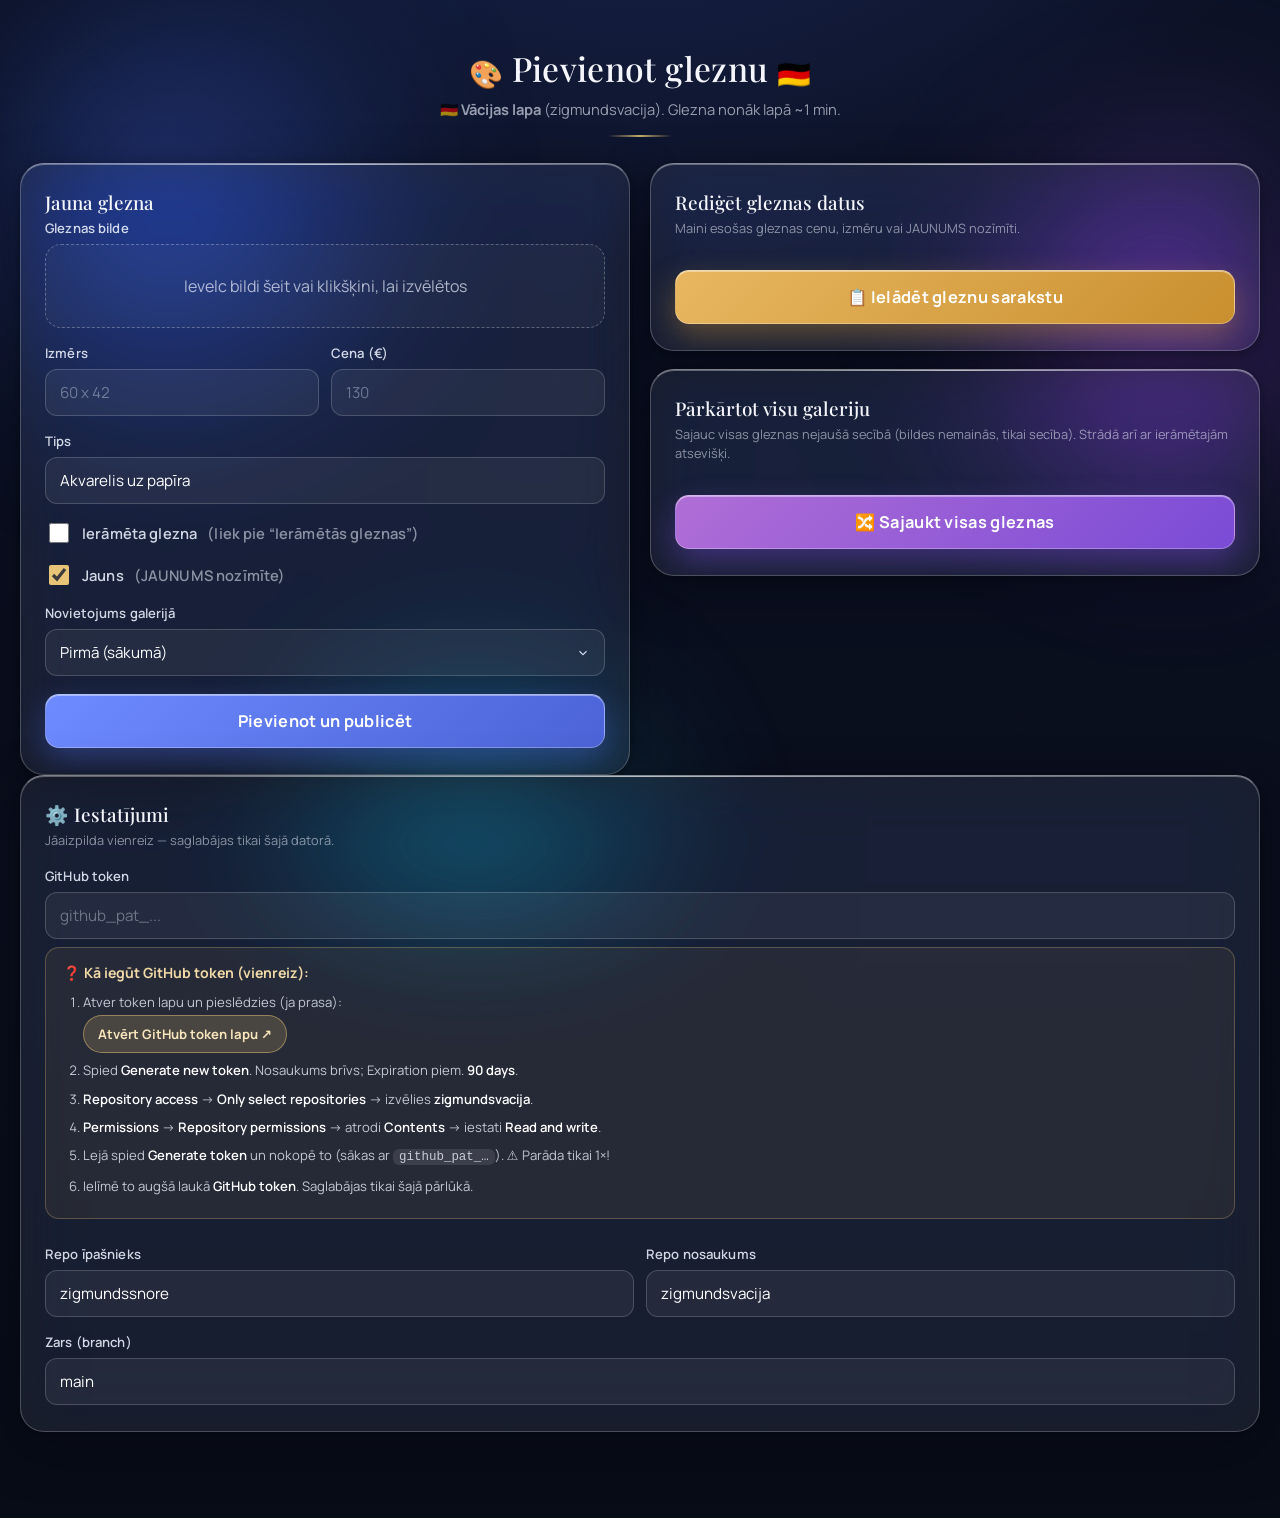
==== pievienot-de-m4k9x2.html @ f0734cca "Pievienot atsevišķu "Pievienot gleznu" rīku Vācijas lapai Atsevišķas localStorage atslēgas (agv_), r" ====
<!DOCTYPE html>
<html lang="lv">
<head>
<meta charset="UTF-8">
<meta name="viewport" content="width=device-width, initial-scale=1.0">
<meta name="robots" content="noindex, nofollow">
<title>Pievienot gleznu 🇩🇪 — zigmundsvacija</title>
<link rel="icon" type="image/svg+xml" href="data:image/svg+xml,%3Csvg xmlns='http://www.w3.org/2000/svg' viewBox='0 0 32 32'%3E%3Crect width='32' height='32' rx='8' fill='%23c0392b'/%3E%3Cpath d='M16 8.5v15M8.5 16h15' stroke='%23ffffff' stroke-width='3.4' stroke-linecap='round'/%3E%3C/svg%3E">
<link rel="preconnect" href="https://fonts.googleapis.com">
<link rel="preconnect" href="https://fonts.gstatic.com" crossorigin>
<link href="https://fonts.googleapis.com/css2?family=Playfair+Display:ital,wght@0,400..700;1,400..600&family=Manrope:wght@300..700&display=swap" rel="stylesheet">
<style>
    :root {
        --glass-bg:         rgba(255,255,255,0.07);
        --glass-bg-heavy:   rgba(255,255,255,0.12);
        --glass-border:     rgba(255,255,255,0.22);
        --glass-border-top: rgba(255,255,255,0.45);
        --glass-blur:       blur(26px) saturate(170%);
        --shadow: 0 16px 48px rgba(3,6,16,0.50),
                  0 2px 10px rgba(3,6,16,0.30),
                  inset 0 1px 0 rgba(255,255,255,0.32);
        --text:  #f4f6fb;
        --dim:   rgba(235,240,252,0.62);
        --gold:  #e8c477;
        --radius: 24px;
        --font-display: 'Playfair Display', Georgia, serif;
        --font-body: 'Manrope', 'Segoe UI', system-ui, sans-serif;
    }
    * { box-sizing: border-box; }

    body {
        margin: 0; min-height: 100vh; padding: 46px 16px 70px;
        font-family: var(--font-body); color: var(--text);
        background:
            radial-gradient(900px 600px at 50% -10%, rgba(60,90,200,0.22), transparent 70%),
            linear-gradient(180deg, #0c1226 0%, #0a0f1e 45%, #080c17 100%);
        position: relative; overflow-x: hidden;
        -webkit-font-smoothing: antialiased;
    }

    /* ── Aurora fons (kā galvenajā lapā) ── */
    .aurora { position: fixed; inset: 0; z-index: -2; overflow: hidden; filter: blur(70px); opacity: 0.5; pointer-events: none; }
    .aurora span { position: absolute; display: block; border-radius: 50%; mix-blend-mode: screen; animation: floatBlob 22s ease-in-out infinite; }
    .aurora span:nth-child(1) { width: 46vw; height: 46vw; left: -10vw; top: -8vw; background: radial-gradient(circle, #3a5bd0, transparent 68%); }
    .aurora span:nth-child(2) { width: 40vw; height: 40vw; right: -12vw; top: 8vh; background: radial-gradient(circle, #9248d6, transparent 68%); animation-delay: -7s; }
    .aurora span:nth-child(3) { width: 38vw; height: 38vw; left: 18vw; bottom: -16vw; background: radial-gradient(circle, #2ba6bf, transparent 68%); animation-delay: -14s; }
    @keyframes floatBlob { 0%,100% { transform: translate(0,0) scale(1); } 50% { transform: translate(4vw,3vh) scale(1.12); } }

    .wrap { max-width: 1240px; margin: 0 auto; position: relative; z-index: 1; }

    /* ── Desktop 2-kolonnu izkārtojums (izmanto visu platekrānu) ── */
    .grid { display: grid; grid-template-columns: 1fr 1fr; gap: 20px; align-items: start; }
    .grid-col { min-width: 0; }
    .grid-col > .card:last-child { margin-bottom: 0; }
    @media (max-width: 900px) {
        .grid { grid-template-columns: 1fr; gap: 0; }
        .grid-col > .card:last-child { margin-bottom: 18px; }
    }

    .head { text-align: center; margin-bottom: 26px; }
    h1 {
        font-family: var(--font-display); font-weight: 500;
        font-size: 2.1rem; margin: 0 0 8px; letter-spacing: 0.01em;
    }
    h1 .em { font-size: 1.7rem; vertical-align: -2px; }
    .head .sub { color: var(--dim); font-size: 0.92rem; margin: 0; }
    .head::after {
        content: ''; display: block; width: 64px; height: 2px; margin: 16px auto 0;
        border-radius: 2px;
        background: linear-gradient(90deg, transparent, var(--gold), transparent);
        opacity: 0.85;
    }

    .card {
        background: var(--glass-bg);
        backdrop-filter: var(--glass-blur); -webkit-backdrop-filter: var(--glass-blur);
        border: 1px solid var(--glass-border); border-top-color: var(--glass-border-top);
        box-shadow: var(--shadow); border-radius: var(--radius);
        padding: 26px 24px; margin-bottom: 18px; position: relative; overflow: hidden;
    }
    .card::before {
        content: ''; position: absolute; top: 0; left: 10%; right: 10%; height: 1px;
        background: linear-gradient(to right, transparent, rgba(255,255,255,0.55), transparent);
    }
    .card-title {
        font-family: var(--font-display); font-size: 1.18rem; font-weight: 500;
        margin: 0 0 4px;
    }

    label { display: block; font-size: 0.82rem; font-weight: 600; margin: 16px 0 7px; color: rgba(235,240,252,0.88); letter-spacing: 0.01em; }
    label.tight { margin-top: 0; }

    input[type=text], input[type=number], input[type=password], select {
        width: 100%; padding: 12px 14px; border-radius: 12px;
        border: 1px solid rgba(255,255,255,0.18); background: rgba(255,255,255,0.06);
        color: #fff; font-size: 0.95rem; font-family: inherit;
        transition: border-color 0.2s, background 0.2s, box-shadow 0.2s;
    }
    input::placeholder { color: rgba(235,240,252,0.38); }
    input:focus, select:focus {
        outline: none; border-color: rgba(232,196,119,0.7);
        background: rgba(255,255,255,0.10);
        box-shadow: 0 0 0 3px rgba(232,196,119,0.15);
    }
    select { appearance: none; -webkit-appearance: none; cursor: pointer;
        background-image: url("data:image/svg+xml,%3Csvg xmlns='http://www.w3.org/2000/svg' width='14' height='14' viewBox='0 0 24 24' fill='none' stroke='%23cdd6ee' stroke-width='2'%3E%3Cpath d='M6 9l6 6 6-6'/%3E%3C/svg%3E");
        background-repeat: no-repeat; background-position: right 14px center; padding-right: 38px;
    }
    select option { background: #121829; color: #fff; }

    .row { display: flex; gap: 12px; }
    .row > div { flex: 1; }

    .check { display: flex; align-items: center; gap: 10px; margin-top: 16px; cursor: pointer; font-weight: 600; font-size: 0.92rem; }
    .check input { width: 20px; height: 20px; accent-color: var(--gold); flex: none; }

    .drop {
        border: 1.5px dashed rgba(255,255,255,0.28); border-radius: 16px; padding: 30px 16px;
        text-align: center; cursor: pointer; transition: background 0.2s, border-color 0.2s;
        color: rgba(235,240,252,0.7); background: rgba(255,255,255,0.03);
    }
    .drop:hover, .drop.over { background: rgba(232,196,119,0.08); border-color: rgba(232,196,119,0.7); color: #fff; }
    .drop img { max-width: 100%; max-height: 260px; border-radius: 12px; margin-top: 14px; display: none; box-shadow: 0 10px 30px rgba(0,0,0,0.4); }

    .btn {
        width: 100%; padding: 15px; border-radius: 14px; cursor: pointer;
        color: #fff; font-family: var(--font-body); font-size: 1.02rem; font-weight: 700;
        letter-spacing: 0.02em; margin-top: 18px;
        border: 1px solid rgba(255,255,255,0.28); border-top-color: rgba(255,255,255,0.5);
        background: linear-gradient(135deg, #6e8bff, #4b63d6);
        box-shadow: 0 12px 30px rgba(75,99,214,0.4), inset 0 1px 0 rgba(255,255,255,0.4);
        transition: transform 0.15s, box-shadow 0.2s, opacity 0.2s;
    }
    .btn:hover { transform: translateY(-2px); box-shadow: 0 16px 38px rgba(75,99,214,0.5), inset 0 1px 0 rgba(255,255,255,0.45); }
    .btn:active { transform: translateY(0); }
    .btn:disabled { opacity: 0.5; cursor: not-allowed; transform: none; box-shadow: none; }
    .btn.violet {
        background: linear-gradient(135deg, #b06ed6, #7a4bd6);
        box-shadow: 0 12px 30px rgba(122,75,214,0.4), inset 0 1px 0 rgba(255,255,255,0.4);
    }
    .btn.violet:hover { box-shadow: 0 16px 38px rgba(122,75,214,0.5), inset 0 1px 0 rgba(255,255,255,0.45); }
    .btn.danger {
        background: linear-gradient(135deg, #e0596a, #c0392b);
        box-shadow: 0 12px 30px rgba(192,57,43,0.4), inset 0 1px 0 rgba(255,255,255,0.4);
        margin-top: 10px;
    }
    .btn.danger:hover { box-shadow: 0 16px 38px rgba(192,57,43,0.5), inset 0 1px 0 rgba(255,255,255,0.45); }

    .small { font-size: 0.8rem; color: rgba(235,240,252,0.55); margin-top: 8px; line-height: 1.55; }
    .small a, .small b { color: #f0d9a6; }

    details.card summary {
        cursor: pointer; font-weight: 700; color: rgba(235,240,252,0.9);
        font-size: 0.95rem; list-style: none; display: flex; align-items: center; gap: 8px;
    }
    details.card summary::-webkit-details-marker { display: none; }
    details.card summary::after { content: '⌄'; margin-left: auto; font-size: 1.1rem; opacity: 0.6; transition: transform 0.2s; }
    details.card[open] summary::after { transform: rotate(180deg); }

    #log, #log2 {
        margin-top: 16px; font-family: ui-monospace, 'Cascadia Code', monospace; font-size: 0.82rem;
        white-space: pre-wrap; line-height: 1.65; max-height: 260px; overflow-y: auto;
    }
    #log:empty, #log2:empty { margin-top: 0; }
    .ok { color: #6fe7ac; } .err { color: #ff8a98; } .muted { color: rgba(235,240,252,0.55); }
    .pill { display:inline-block; background:rgba(232,196,119,0.16); border:1px solid rgba(232,196,119,0.4); color:#f0d9a6; padding:2px 10px; border-radius:100px; font-size:0.75rem; }

    .edit-head { display: flex; align-items: center; gap: 12px; margin: 16px 0 4px; }
    .edit-preview { width: 60px; height: 60px; object-fit: cover; border-radius: 10px; border: 1px solid rgba(255,255,255,0.2); display: none; background: rgba(255,255,255,0.05); flex: none; }
    select:disabled { opacity: 0.5; cursor: not-allowed; }
    .edit-bar { display: none; margin-top: 14px; height: 9px; border-radius: 999px; background: rgba(255,255,255,0.09); overflow: hidden; border: 1px solid rgba(255,255,255,0.12); }
    .edit-bar-fill { height: 100%; width: 0; border-radius: 999px; background: linear-gradient(90deg, #e8b760, #c98f2f); box-shadow: 0 0 12px rgba(232,183,96,0.55); }

    /* ── Token instrukciju bloks ── */
    .help-box { margin: 8px 0 10px; padding: 15px 17px; border-radius: 14px; background: rgba(232,196,119,0.07); border: 1px solid rgba(232,196,119,0.28); }
    .help-title { margin: 0 0 9px; font-weight: 700; font-size: 0.88rem; color: #f0d9a6; }
    .help-steps { margin: 0; padding-left: 20px; font-size: 0.82rem; line-height: 1.7; color: rgba(235,240,252,0.80); }
    .help-steps li { margin-bottom: 6px; }
    .help-steps b { color: #fff; font-weight: 600; }
    .help-steps code { background: rgba(255,255,255,0.1); padding: 1px 6px; border-radius: 6px; font-size: 0.78rem; }
    .help-link { display: inline-block; margin-top: 2px; padding: 7px 14px; border-radius: 999px; background: rgba(232,196,119,0.18); border: 1px solid rgba(232,196,119,0.5); color: #f6e4bb; font-weight: 700; text-decoration: none; transition: background 0.2s; }
    .help-link:hover { background: rgba(232,196,119,0.3); }

    @media (max-width: 480px) {
        h1 { font-size: 1.75rem; }
        .card { padding: 22px 18px; }
        .row { flex-direction: column; gap: 0; }
    }
</style>
</head>
<body>
<div class="aurora" aria-hidden="true"><span></span><span></span><span></span></div>

<div class="wrap">
    <div class="head">
        <h1><span class="em">🎨</span> Pievienot gleznu <span class="em">🇩🇪</span></h1>
        <p class="sub">🇩🇪 <b>Vācijas lapa</b> (zigmundsvacija). Glezna nonāk lapā ~1 min.</p>
    </div>

    <div class="grid">
    <div class="grid-col">

    <div class="card">
        <p class="card-title">Jauna glezna</p>
        <label class="tight">Gleznas bilde</label>
        <div class="drop" id="drop">
            <span id="dropText">Ievelc bildi šeit vai klikšķini, lai izvēlētos</span>
            <img id="preview" alt="">
        </div>
        <input type="file" id="file" accept="image/*" style="display:none">

        <div class="row">
            <div><label>Izmērs</label><input type="text" id="size" placeholder="60 x 42"></div>
            <div><label>Cena (€)</label><input type="number" id="price" placeholder="130"></div>
        </div>

        <label>Tips</label>
        <input type="text" id="type" list="types" value="Akvarelis uz papīra">
        <datalist id="types">
            <option value="Akvarelis uz papīra">
            <option value="Eļļa uz audekla">
            <option value="Akrils uz audekla">
            <option value="Guaša uz papīra">
        </datalist>

        <label class="check"><input type="checkbox" id="framed"> Ierāmēta glezna <span class="muted">(liek pie “Ierāmētās gleznas”)</span></label>
        <label class="check"><input type="checkbox" id="isnew" checked> Jauns <span class="muted">(JAUNUMS nozīmīte)</span></label>

        <label>Novietojums galerijā</label>
        <select id="placement">
            <option value="first">Pirmā (sākumā)</option>
            <option value="random">Nejauša vieta</option>
        </select>

        <button class="btn" id="go">Pievienot un publicēt</button>
        <div id="log"></div>
    </div>

    </div>
    <div class="grid-col">

    <div class="card">
        <p class="card-title">Rediģēt gleznas datus</p>
        <p class="small" style="margin-top:0">Maini esošas gleznas cenu, izmēru vai JAUNUMS nozīmīti.</p>
        <button class="btn" id="editLoad" style="background:linear-gradient(135deg,#e8b760,#c98f2f); box-shadow:0 12px 30px rgba(201,143,47,0.4), inset 0 1px 0 rgba(255,255,255,0.4)">📋 Ielādēt gleznu sarakstu</button>
        <div class="edit-bar" id="editBar"><div class="edit-bar-fill" id="editBarFill"></div></div>

        <div id="editPick" style="display:none">
            <label>🖼️ Gleznas bez rāmja</label>
            <select id="editSelectBez"></select>
            <label>🪟 Ierāmētās gleznas</label>
            <select id="editSelectRam"></select>

            <div id="editFields" style="display:none">
                <div class="edit-head">
                    <img id="editPreview" class="edit-preview" alt="">
                    <span id="editNum" class="pill"></span>
                </div>
                <div class="row">
                    <div><label>Izmērs</label><input type="text" id="editSize" placeholder="60 x 42 cm"></div>
                    <div><label>Cena (€)</label><input type="number" id="editPrice" placeholder="130"></div>
                </div>
                <label class="check"><input type="checkbox" id="editNew"> JAUNUMS nozīmīte <span class="muted">(rāda “JAUNUMS”)</span></label>
                <button class="btn" id="editSave">💾 Saglabāt izmaiņas</button>
                <button class="btn danger" id="editDelete">🗑️ Dzēst gleznu</button>
            </div>
        </div>
        <div id="editLog"></div>
    </div>

    <div class="card">
        <p class="card-title">Pārkārtot visu galeriju</p>
        <p class="small" style="margin-top:0">Sajauc visas gleznas nejaušā secībā (bildes nemainās, tikai secība). Strādā arī ar ierāmētajām atsevišķi.</p>
        <button class="btn violet" id="shuffle">🔀 Sajaukt visas gleznas</button>
        <div id="log2"></div>
    </div>

    </div>
    </div>

    <div class="card" id="settings">
        <p class="card-title">⚙️ Iestatījumi</p>
        <p class="small" style="margin-top:0">Jāaizpilda vienreiz — saglabājas tikai šajā datorā.</p>
        <label>GitHub token</label>
        <input type="password" id="token" placeholder="github_pat_...">
        <div class="help-box">
            <p class="help-title">❓ Kā iegūt GitHub token (vienreiz):</p>
            <ol class="help-steps">
                <li>Atver token lapu un pieslēdzies (ja prasa):<br><a class="help-link" href="https://github.com/settings/tokens?type=beta" target="_blank" rel="noopener">Atvērt GitHub token lapu ↗</a></li>
                <li>Spied <b>Generate new token</b>. Nosaukums brīvs; Expiration piem. <b>90 days</b>.</li>
                <li><b>Repository access</b> → <b>Only select repositories</b> → izvēlies <b>zigmundsvacija</b>.</li>
                <li><b>Permissions</b> → <b>Repository permissions</b> → atrodi <b>Contents</b> → iestati <b>Read and write</b>.</li>
                <li>Lejā spied <b>Generate token</b> un nokopē to (sākas ar <code>github_pat_…</code>). ⚠️ Parāda tikai 1×!</li>
                <li>Ielīmē to augšā laukā <b>GitHub token</b>. Saglabājas tikai šajā pārlūkā.</li>
            </ol>
        </div>
        <div class="row">
            <div><label>Repo īpašnieks</label><input type="text" id="owner" value="zigmundssnore"></div>
            <div><label>Repo nosaukums</label><input type="text" id="repo" value="zigmundsvacija"></div>
        </div>
        <label>Zars (branch)</label>
        <input type="text" id="branch" value="main">
    </div>
</div>

<script>
const $ = id => document.getElementById(id);
const logEl = $('log');
function log(msg, cls) { const s = document.createElement('span'); if (cls) s.className = cls; s.textContent = msg + '\n'; logEl.appendChild(s); logEl.scrollTop = logEl.scrollHeight; }

// saglabā iestatījumus
['token','owner','repo','branch'].forEach(id => {
    $(id).value = localStorage.getItem('agv_'+id) || $(id).value;
    $(id).addEventListener('input', () => localStorage.setItem('agv_'+id, $(id).value));
});

// bildes izvēle
let pickedFile = null;
const drop = $('drop'), preview = $('preview');
$('file').addEventListener('change', e => setFile(e.target.files[0]));
drop.addEventListener('click', () => $('file').click());
drop.addEventListener('dragover', e => { e.preventDefault(); drop.classList.add('over'); });
drop.addEventListener('dragleave', () => drop.classList.remove('over'));
drop.addEventListener('drop', e => { e.preventDefault(); drop.classList.remove('over'); if (e.dataTransfer.files[0]) setFile(e.dataTransfer.files[0]); });
function setFile(f) {
    if (!f || !f.type.startsWith('image/')) { log('Tas nav attēls.', 'err'); return; }
    pickedFile = f;
    preview.src = URL.createObjectURL(f); preview.style.display = 'block';
    $('dropText').textContent = f.name;
}

// attēla mainīšana ar canvas (ievēro EXIF orientāciju)
async function resize(file, maxW, mime, quality) {
    const bmp = await createImageBitmap(file, { imageOrientation: 'from-image' });
    const scale = Math.min(1, maxW / Math.max(bmp.width, bmp.height));
    const w = Math.round(bmp.width * scale), h = Math.round(bmp.height * scale);
    const c = document.createElement('canvas'); c.width = w; c.height = h;
    c.getContext('2d').drawImage(bmp, 0, 0, w, h);
    const blob = await new Promise(r => c.toBlob(r, mime, quality));
    const b64 = await new Promise(r => { const fr = new FileReader(); fr.onload = () => r(fr.result.split(',')[1]); fr.readAsDataURL(blob); });
    return { b64, kb: Math.round(blob.size/1024) };
}

// GitHub API
function api(path, opts={}) {
    return fetch('https://api.github.com/repos/'+$('owner').value+'/'+$('repo').value+path, {
        ...opts,
        headers: { 'Authorization': 'Bearer '+$('token').value.trim(), 'Accept': 'application/vnd.github+json', ...(opts.headers||{}) }
    });
}
async function putFile(path, b64, message, sha) {
    const body = { message, content: b64, branch: $('branch').value };
    if (sha) body.sha = sha;
    const r = await api('/contents/'+encodeURIComponent(path).replace(/%2F/g,'/'), { method:'PUT', body: JSON.stringify(body) });
    if (!r.ok) throw new Error(path + ' → ' + r.status + ' ' + (await r.text()).slice(0,200));
    return r.json();
}
async function getFile(path) {
    const r = await api('/contents/'+encodeURIComponent(path).replace(/%2F/g,'/')+'?ref='+$('branch').value);
    if (!r.ok) throw new Error('GET '+path+' → '+r.status);
    return r.json();
}
const utf8ToB64 = s => btoa(unescape(encodeURIComponent(s)));
const b64ToUtf8 = s => decodeURIComponent(escape(atob(s.replace(/\n/g,''))));

// atrod DZĪVOS gallery-item (ne komentāros) — atgriež match objektus ar .index
function liveItems(h) {
    const cr = [...h.matchAll(/<!--[\s\S]*?-->/g)].map(m => [m.index, m.index + m[0].length]);
    const inC = i => cr.some(([a, b]) => i >= a && i < b);
    return [...h.matchAll(/<div class="gallery-item"[\s\S]*?<\/div>\s*<\/div>/g)].filter(m => !inC(m.index));
}
function shuffleArr(a) { a = a.slice(); for (let i = a.length - 1; i > 0; i--) { const j = Math.floor(Math.random()*(i+1)); [a[i],a[j]]=[a[j],a[i]]; } return a; }

$('go').addEventListener('click', async () => {
    logEl.innerHTML = '';
    const token = $('token').value.trim();
    const size = $('size').value.trim();
    const price = $('price').value.trim();
    const type = $('type').value.trim();
    const framed = $('framed').checked;
    const isnew = $('isnew').checked;
    if (!token) return log('⚠️ Ievadi GitHub token (Iestatījumi).', 'err');
    if (!pickedFile) return log('⚠️ Izvēlies bildi.', 'err');
    if (!size || !price) return log('⚠️ Aizpildi izmēru un cenu.', 'err');

    $('go').disabled = true;
    try {
        const id = 'g' + Date.now().toString(36);
        log('Apstrādā bildi…', 'muted');
        const full  = await resize(pickedFile, 1600, 'image/webp', 0.82);
        const thumb = await resize(pickedFile, 500,  'image/webp', 0.78);
        const jpg   = await resize(pickedFile, 1600, 'image/jpeg', 0.85);
        log('  pilnā ' + full.kb + 'KB · sīktēls ' + thumb.kb + 'KB · jpg ' + jpg.kb + 'KB', 'muted');

        log('Augšupielādē bildes…', 'muted');
        await putFile('img/'+id+'.webp', full.b64, 'glezna '+id+' (pilnā)');
        await putFile('img/thumb-'+id+'.webp', thumb.b64, 'glezna '+id+' (sīktēls)');
        await putFile('img/'+id+'.jpg', jpg.b64, 'glezna '+id+' (jpg)');
        if (framed) await putFile('img/'+id+'nr2.webp', full.b64, 'glezna '+id+' (nr2)');

        log('Atjauno galeriju…', 'muted');
        const idx = await getFile('index.html');
        let html = b64ToUtf8(idx.content);
        const cat = framed ? 'ieramettas' : 'bez-ramja';
        const item =
'\n<div class="gallery-item" data-category="'+cat+'"'+(isnew?' data-new="true"':'')+'>\n'+
'<img loading="lazy" decoding="async" alt="Glezna" data-src="img/'+id+'.webp" src="img/thumb-'+id+'.webp"/>\n'+
'<div class="image-info">\n'+
'<p class="image-name">'+size+' cm</p>\n'+
'<p class="image-size">'+price+' €</p>\n'+
'<p class="image-name" style="font-size:0.8rem; color:rgba(255,255,255,0.45); margin-top:4px;">'+type+'</p>\n'+
'</div>\n</div>\n';
        const marker = '<div class="gallery-container">';
        const pos = html.indexOf(marker);
        if (pos < 0) throw new Error('Neatrada galerijas sākumu index.html');
        if ($('placement').value === 'random') {
            const live = liveItems(html);
            if (live.length) {
                const m = live[Math.floor(Math.random() * live.length)];
                html = html.slice(0, m.index) + item + html.slice(m.index);
                log('  novietojums: nejauša vieta', 'muted');
            } else {
                const at = pos + marker.length;
                html = html.slice(0, at) + item + html.slice(at);
            }
        } else {
            const at = pos + marker.length;
            html = html.slice(0, at) + item + html.slice(at);
            log('  novietojums: pirmā', 'muted');
        }
        await putFile('index.html', utf8ToB64(html), 'pievienota glezna '+id, idx.sha);

        log('✓ Gatavs! Glezna pievienota.', 'ok');
        log('Pēc ~1 min būs redzama: https://'+$('owner').value+'.github.io/'+$('repo').value+'/', 'ok');
        log('(Ja neredzi — atver privātajā cilnē, keša dēļ.)', 'muted');
        // notīra formu nākamajai
        pickedFile = null; preview.style.display='none'; $('dropText').textContent='Ievelc bildi šeit vai klikšķini';
        $('size').value=''; $('price').value='';
    } catch (e) {
        log('✗ Kļūda: ' + e.message, 'err');
        log('Pārbaudi token un interneta savienojumu.', 'muted');
    } finally {
        $('go').disabled = false;
    }
});

// ── Sajaukt visas gleznas ──
function log2(msg, cls) { const e = $('log2'); const s = document.createElement('span'); if (cls) s.className = cls; s.textContent = msg + '\n'; e.appendChild(s); e.scrollTop = e.scrollHeight; }
$('shuffle').addEventListener('click', async () => {
    $('log2').innerHTML = '';
    if (!$('token').value.trim()) return log2('⚠️ Ievadi GitHub token (Iestatījumi).', 'err');
    if (!confirm('⚠️ SAJAUKT VISAS GLEZNAS?\n\nVisu gleznu secība tiks mainīta uz nejaušu un publicēta lapā.\nBildes un dati nemainās — tikai secība.\n\nSpied OK, lai turpinātu, vai Atcelt.')) return;
    $('shuffle').disabled = true;
    try {
        log2('Nolasa galeriju…', 'muted');
        const idx = await getFile('index.html');
        let html = b64ToUtf8(idx.content);
        const items = liveItems(html);
        log2('Gleznas: ' + items.length, 'muted');
        if (items.length < 2) throw new Error('Par maz gleznu, ko jaukt');
        const sh = shuffleArr(items.map(m => m[0]));
        for (let k = items.length - 1; k >= 0; k--) { const m = items[k]; html = html.slice(0, m.index) + sh[k] + html.slice(m.index + m[0].length); }
        log2('Augšupielādē…', 'muted');
        await putFile('index.html', utf8ToB64(html), 'sajauktas gleznas (random seciba)', idx.sha);
        log2('✓ Gatavs! Gleznas sajauktas nejaušā secībā.', 'ok');
        log2('Pēc ~1 min redzams lapā (privātajā cilnē, keša dēļ).', 'muted');
    } catch (e) {
        log2('✗ Kļūda: ' + e.message, 'err');
    } finally {
        $('shuffle').disabled = false;
    }
});

// ── Rediģēt gleznas datus ──
function log3(msg, cls) { const e = $('editLog'); const s = document.createElement('span'); if (cls) s.className = cls; s.textContent = msg + '\n'; e.appendChild(s); e.scrollTop = e.scrollHeight; }
const esc = s => s.replace(/&/g,'&amp;').replace(/</g,'&lt;').replace(/>/g,'&gt;');
let editItems = [];
let editCurrent = '';   // pašlaik izvēlētās gleznas data-src

function parseItem(str) {
    const g = re => { const m = str.match(re); return m ? m[1].trim() : ''; };
    return {
        dataSrc:  g(/data-src="([^"]+)"/),
        thumb:    g(/\ssrc="([^"]+)"/),
        size:     g(/<p class="image-name">([\s\S]*?)<\/p>/),
        price:    g(/<p class="image-size">([\s\S]*?)<\/p>/),
        isNew:    /data-new="true"/.test(str),
        category: g(/data-category="([^"]+)"/)
    };
}

const optionRow = it => '<option value="' + it.dataSrc + '">Nr. ' + it.num + ' · ' + (it.size || '?') + ' · ' + (it.price || '?') + (it.isNew ? ' · ⭐JAUNUMS' : '') + '</option>';

$('editLoad').addEventListener('click', async () => {
    $('editLog').innerHTML = '';
    if (!$('token').value.trim()) return log3('⚠️ Ievadi GitHub token (Iestatījumi).', 'err');
    $('editLoad').disabled = true;
    // progress josla — aizpildās ~4 sekundēs neatkarīgi no ielādes ātruma
    const bar = $('editBar'), fill = $('editBarFill');
    bar.style.display = 'block';
    fill.style.transition = 'none'; fill.style.width = '0%';
    void fill.offsetWidth;                               // piespiež pārzīmēt
    fill.style.transition = 'width 4s linear'; fill.style.width = '100%';
    const minDelay = new Promise(r => setTimeout(r, 4000));
    try {
        log3('Nolasa galeriju…', 'muted');
        const idx = await getFile('index.html');
        const html = b64ToUtf8(idx.content);
        editItems = liveItems(html).map((m, i) => ({ num: i + 1, ...parseItem(m[0]) }));
        await minDelay;                                  // nogaida līdz pilniem ~4 s
        const bez = editItems.filter(it => it.category !== 'ieramettas');
        const ar  = editItems.filter(it => it.category === 'ieramettas');
        $('editSelectBez').innerHTML = '<option value="">— izvēlies gleznu bez rāmja —</option>' + bez.map(optionRow).join('');
        $('editSelectRam').innerHTML = '<option value="">— izvēlies ierāmēto gleznu —</option>' + ar.map(optionRow).join('');
        editCurrent = '';
        $('editPick').style.display = 'block';
        $('editFields').style.display = 'none';
        $('editLoad').style.display = 'none';            // paslēpj pogu — jau ielādēts
        $('editLog').innerHTML = '';
        log3('✓ Ielādētas ' + editItems.length + ' gleznas. Izvēlies vienu sarakstā.', 'ok');
    } catch (e) {
        log3('✗ Kļūda: ' + e.message, 'err');
        $('editLoad').disabled = false;                  // ļauj mēģināt vēlreiz
    } finally {
        bar.style.display = 'none';
        fill.style.width = '0%';
    }
});

function onEditPick(which) {
    const sel = $(which);
    const other = $(which === 'editSelectBez' ? 'editSelectRam' : 'editSelectBez');
    if (sel.value) other.value = '';            // aktīva tikai viena izvēlne
    editCurrent = sel.value;
    const it = editItems.find(x => x.dataSrc === editCurrent);
    if (!it) { $('editFields').style.display = 'none'; return; }
    $('editFields').style.display = 'block';
    $('editSize').value = it.size;
    $('editPrice').value = (it.price.match(/[\d.,]+/) || [''])[0];
    $('editNew').checked = it.isNew;
    $('editNum').textContent = 'Nr. ' + it.num + (it.category === 'ieramettas' ? ' · ierāmēta' : '');
    const prev = $('editPreview');
    if (it.thumb) { prev.src = 'https://' + $('owner').value + '.github.io/' + $('repo').value + '/' + it.thumb; prev.style.display = 'block'; }
    else prev.style.display = 'none';
}
$('editSelectBez').addEventListener('change', () => onEditPick('editSelectBez'));
$('editSelectRam').addEventListener('change', () => onEditPick('editSelectRam'));

$('editSave').addEventListener('click', async () => {
    $('editLog').innerHTML = '';
    const dataSrc = editCurrent;
    if (!dataSrc) return log3('⚠️ Izvēlies gleznu.', 'err');
    const newSize = $('editSize').value.trim();
    const newPrice = $('editPrice').value.trim();
    const newIsNew = $('editNew').checked;
    if (!newSize || !newPrice) return log3('⚠️ Aizpildi izmēru un cenu.', 'err');
    $('editSave').disabled = true;
    try {
        log3('Nolasa galeriju…', 'muted');
        const idx = await getFile('index.html');
        let html = b64ToUtf8(idx.content);
        // atrod tieši šo gleznu pēc data-src (droši arī pēc pārkārtošanas)
        const target = liveItems(html).find(m => m[0].includes('data-src="' + dataSrc + '"'));
        if (!target) throw new Error('Neatradu gleznu (data-src). Ielādē sarakstu vēlreiz.');
        let s = target[0];
        if (/<p class="image-name">/.test(s)) {
            // izmērs = pirmais <p class="image-name"> (tipa/rāmja rindiņām ir style=, tāpēc tās neaiztiek)
            s = s.replace(/(<p class="image-name">)[\s\S]*?(<\/p>)/, '$1' + esc(newSize) + '$2');
            // cena
            s = s.replace(/(<p class="image-size">)[\s\S]*?(<\/p>)/, '$1' + esc(newPrice) + ' €$2');
        } else {
            // tukšs image-info (vecās Vācijas gleznas bez cenas/izmēra) — ieliekam no jauna
            s = s.replace(/(<div class="image-info">)[\s\S]*?(<\/div>)/, '$1\n<p class="image-name">' + esc(newSize) + '</p>\n<p class="image-size">' + esc(newPrice) + ' €</p>\n$2');
        }
        // JAUNUMS — vispirms noņem, tad pieliek, ja vajag
        s = s.replace(/\s+data-new="true"/g, '');
        if (newIsNew) s = s.replace(/(<div class="gallery-item"[^>]*?)>/, '$1 data-new="true">');
        html = html.slice(0, target.index) + s + html.slice(target.index + target[0].length);

        log3('Saglabā…', 'muted');
        await putFile('index.html', utf8ToB64(html), 'rediģēti gleznas dati (' + dataSrc + ')', idx.sha);
        log3('✓ Gatavs! Izmaiņas saglabātas.', 'ok');
        log3('Pēc ~1 min redzams lapā (privātajā cilnē, keša dēļ).', 'muted');
        // atjauno lokālo sarakstu, lai dropdown rāda jaunos datus
        const cached = editItems.find(x => x.dataSrc === dataSrc);
        if (cached) {
            cached.size = newSize; cached.price = newPrice + ' €'; cached.isNew = newIsNew;
            const opt = [...$('editSelectBez').options, ...$('editSelectRam').options].find(o => o.value === dataSrc);
            if (opt) opt.textContent = 'Nr. ' + cached.num + ' · ' + cached.size + ' · ' + cached.price + (cached.isNew ? ' · ⭐JAUNUMS' : '');
        }
    } catch (e) {
        log3('✗ Kļūda: ' + e.message, 'err');
    } finally {
        $('editSave').disabled = false;
    }
});

// ── Dzēst gleznu ──
$('editDelete').addEventListener('click', async () => {
    $('editLog').innerHTML = '';
    const dataSrc = editCurrent;
    if (!dataSrc) return log3('⚠️ Izvēlies gleznu.', 'err');
    const it = editItems.find(x => x.dataSrc === dataSrc);
    const num = it ? it.num : '?';
    if (!confirm('⚠️ DZĒST gleznu Nr. ' + num + '?\n\nGlezna tiks NEATGRIEZENISKI noņemta no lapas.\n(Bilžu faili paliek serverī, bet galerijā tās vairs nebūs.)\n\nSpied OK, lai dzēstu, vai Atcelt.')) return;
    $('editDelete').disabled = true; $('editSave').disabled = true;
    try {
        log3('Nolasa galeriju…', 'muted');
        const idx = await getFile('index.html');
        let html = b64ToUtf8(idx.content);
        const target = liveItems(html).find(m => m[0].includes('data-src="' + dataSrc + '"'));
        if (!target) throw new Error('Neatradu gleznu (data-src). Ielādē sarakstu vēlreiz.');
        let end = target.index + target[0].length;
        if (html[end] === '\n') end++;                 // paņem līdzi vienu sekojošo jaunrindu
        html = html.slice(0, target.index) + html.slice(end);
        log3('Dzēš…', 'muted');
        await putFile('index.html', utf8ToB64(html), 'dzēsta glezna (' + dataSrc + ')', idx.sha);
        log3('✓ Gatavs! Glezna izdzēsta.', 'ok');
        log3('Pēc ~1 min pazudīs no lapas (privātajā cilnē, keša dēļ).', 'muted');
        // atjauno UI: izņem no abām izvēlnēm + saraksta, paslēpj laukus
        editItems = editItems.filter(x => x.dataSrc !== dataSrc);
        [...$('editSelectBez').options, ...$('editSelectRam').options].forEach(o => { if (o.value === dataSrc) o.remove(); });
        editCurrent = '';
        $('editSelectBez').value = ''; $('editSelectRam').value = '';
        $('editFields').style.display = 'none';
    } catch (e) {
        log3('✗ Kļūda: ' + e.message, 'err');
    } finally {
        $('editDelete').disabled = false; $('editSave').disabled = false;
    }
});
</script>
</body>
</html>
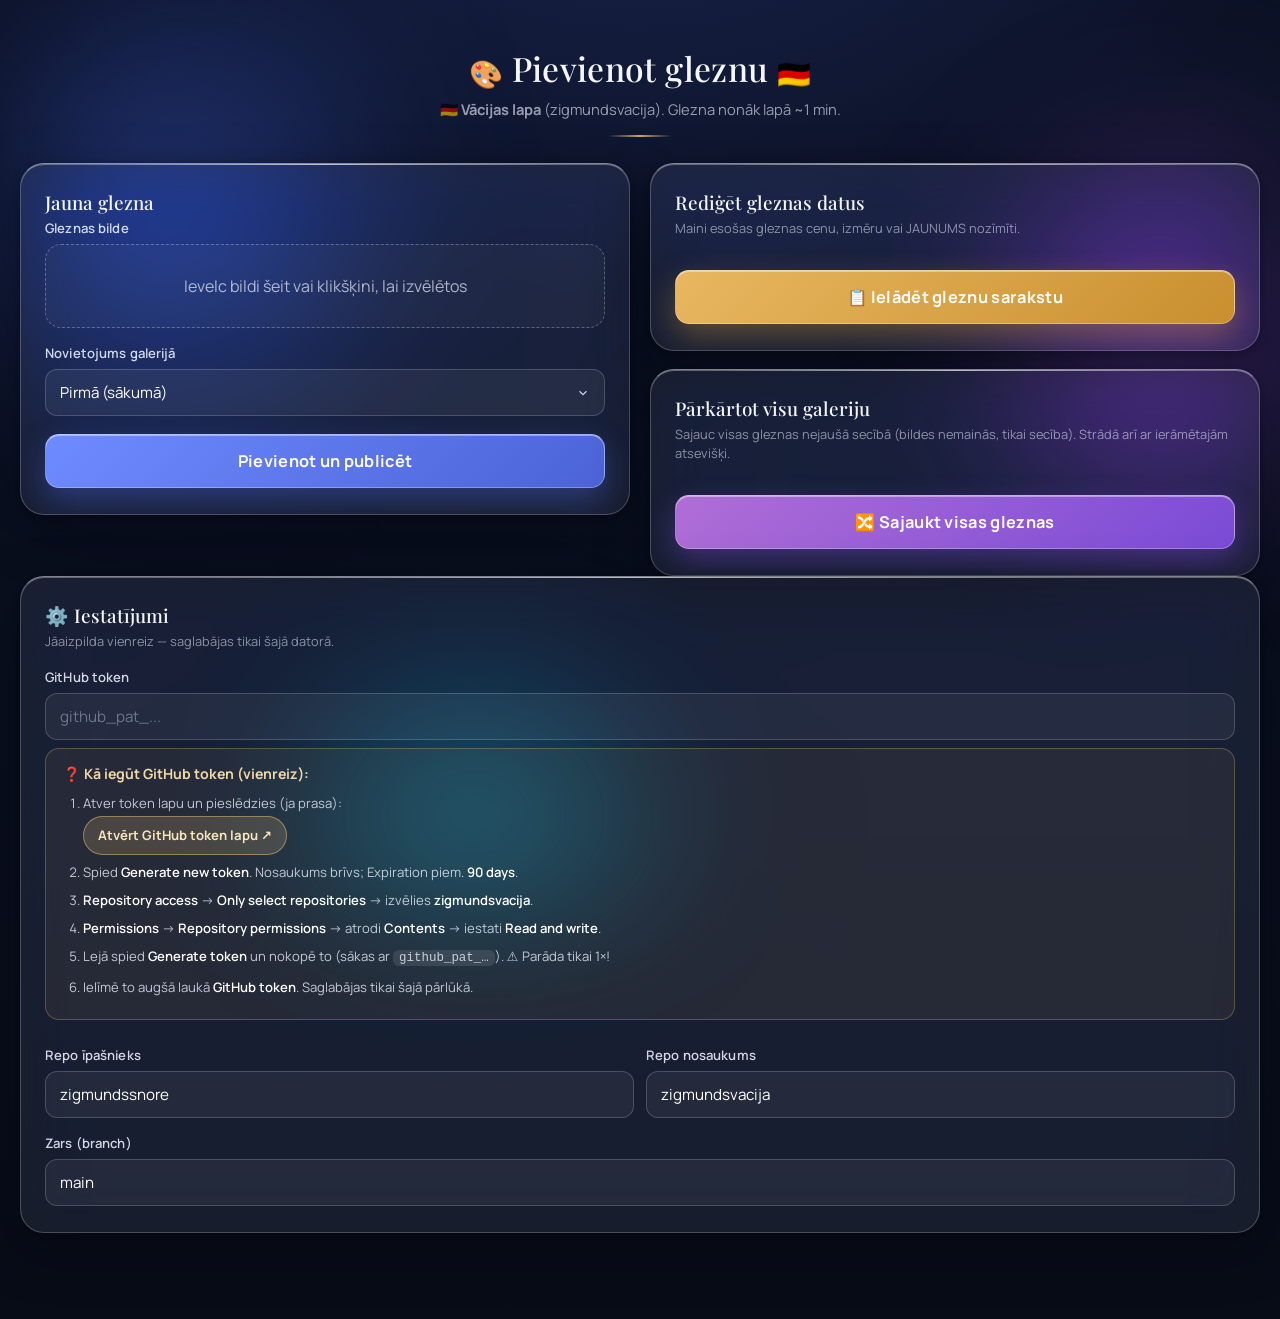
==== commit ab515c39: "Vācijas rīks: pievienošanā tikai bilde (bez cenas/izmēra/tipa/rāmja/jaunums) Vācijas galerija rāda t" ====
--- a/pievienot-de-m4k9x2.html
+++ b/pievienot-de-m4k9x2.html
@@ -209,23 +209,6 @@
         </div>
         <input type="file" id="file" accept="image/*" style="display:none">
 
-        <div class="row">
-            <div><label>Izmērs</label><input type="text" id="size" placeholder="60 x 42"></div>
-            <div><label>Cena (€)</label><input type="number" id="price" placeholder="130"></div>
-        </div>
-
-        <label>Tips</label>
-        <input type="text" id="type" list="types" value="Akvarelis uz papīra">
-        <datalist id="types">
-            <option value="Akvarelis uz papīra">
-            <option value="Eļļa uz audekla">
-            <option value="Akrils uz audekla">
-            <option value="Guaša uz papīra">
-        </datalist>
-
-        <label class="check"><input type="checkbox" id="framed"> Ierāmēta glezna <span class="muted">(liek pie “Ierāmētās gleznas”)</span></label>
-        <label class="check"><input type="checkbox" id="isnew" checked> Jauns <span class="muted">(JAUNUMS nozīmīte)</span></label>
-
         <label>Novietojums galerijā</label>
         <select id="placement">
             <option value="first">Pirmā (sākumā)</option>
@@ -374,14 +357,8 @@
 $('go').addEventListener('click', async () => {
     logEl.innerHTML = '';
     const token = $('token').value.trim();
-    const size = $('size').value.trim();
-    const price = $('price').value.trim();
-    const type = $('type').value.trim();
-    const framed = $('framed').checked;
-    const isnew = $('isnew').checked;
     if (!token) return log('⚠️ Ievadi GitHub token (Iestatījumi).', 'err');
     if (!pickedFile) return log('⚠️ Izvēlies bildi.', 'err');
-    if (!size || !price) return log('⚠️ Aizpildi izmēru un cenu.', 'err');
 
     $('go').disabled = true;
     try {
@@ -396,20 +373,14 @@
         await putFile('img/'+id+'.webp', full.b64, 'glezna '+id+' (pilnā)');
         await putFile('img/thumb-'+id+'.webp', thumb.b64, 'glezna '+id+' (sīktēls)');
         await putFile('img/'+id+'.jpg', jpg.b64, 'glezna '+id+' (jpg)');
-        if (framed) await putFile('img/'+id+'nr2.webp', full.b64, 'glezna '+id+' (nr2)');
 
         log('Atjauno galeriju…', 'muted');
         const idx = await getFile('index.html');
         let html = b64ToUtf8(idx.content);
-        const cat = framed ? 'ieramettas' : 'bez-ramja';
         const item =
-'\n<div class="gallery-item" data-category="'+cat+'"'+(isnew?' data-new="true"':'')+'>\n'+
+'\n<div class="gallery-item" data-category="bez-ramja">\n'+
 '<img loading="lazy" decoding="async" alt="Glezna" data-src="img/'+id+'.webp" src="img/thumb-'+id+'.webp"/>\n'+
-'<div class="image-info">\n'+
-'<p class="image-name">'+size+' cm</p>\n'+
-'<p class="image-size">'+price+' €</p>\n'+
-'<p class="image-name" style="font-size:0.8rem; color:rgba(255,255,255,0.45); margin-top:4px;">'+type+'</p>\n'+
-'</div>\n</div>\n';
+'<div class="image-info">\n</div>\n</div>\n';
         const marker = '<div class="gallery-container">';
         const pos = html.indexOf(marker);
         if (pos < 0) throw new Error('Neatrada galerijas sākumu index.html');
@@ -435,7 +406,6 @@
         log('(Ja neredzi — atver privātajā cilnē, keša dēļ.)', 'muted');
         // notīra formu nākamajai
         pickedFile = null; preview.style.display='none'; $('dropText').textContent='Ievelc bildi šeit vai klikšķini';
-        $('size').value=''; $('price').value='';
     } catch (e) {
         log('✗ Kļūda: ' + e.message, 'err');
         log('Pārbaudi token un interneta savienojumu.', 'muted');
